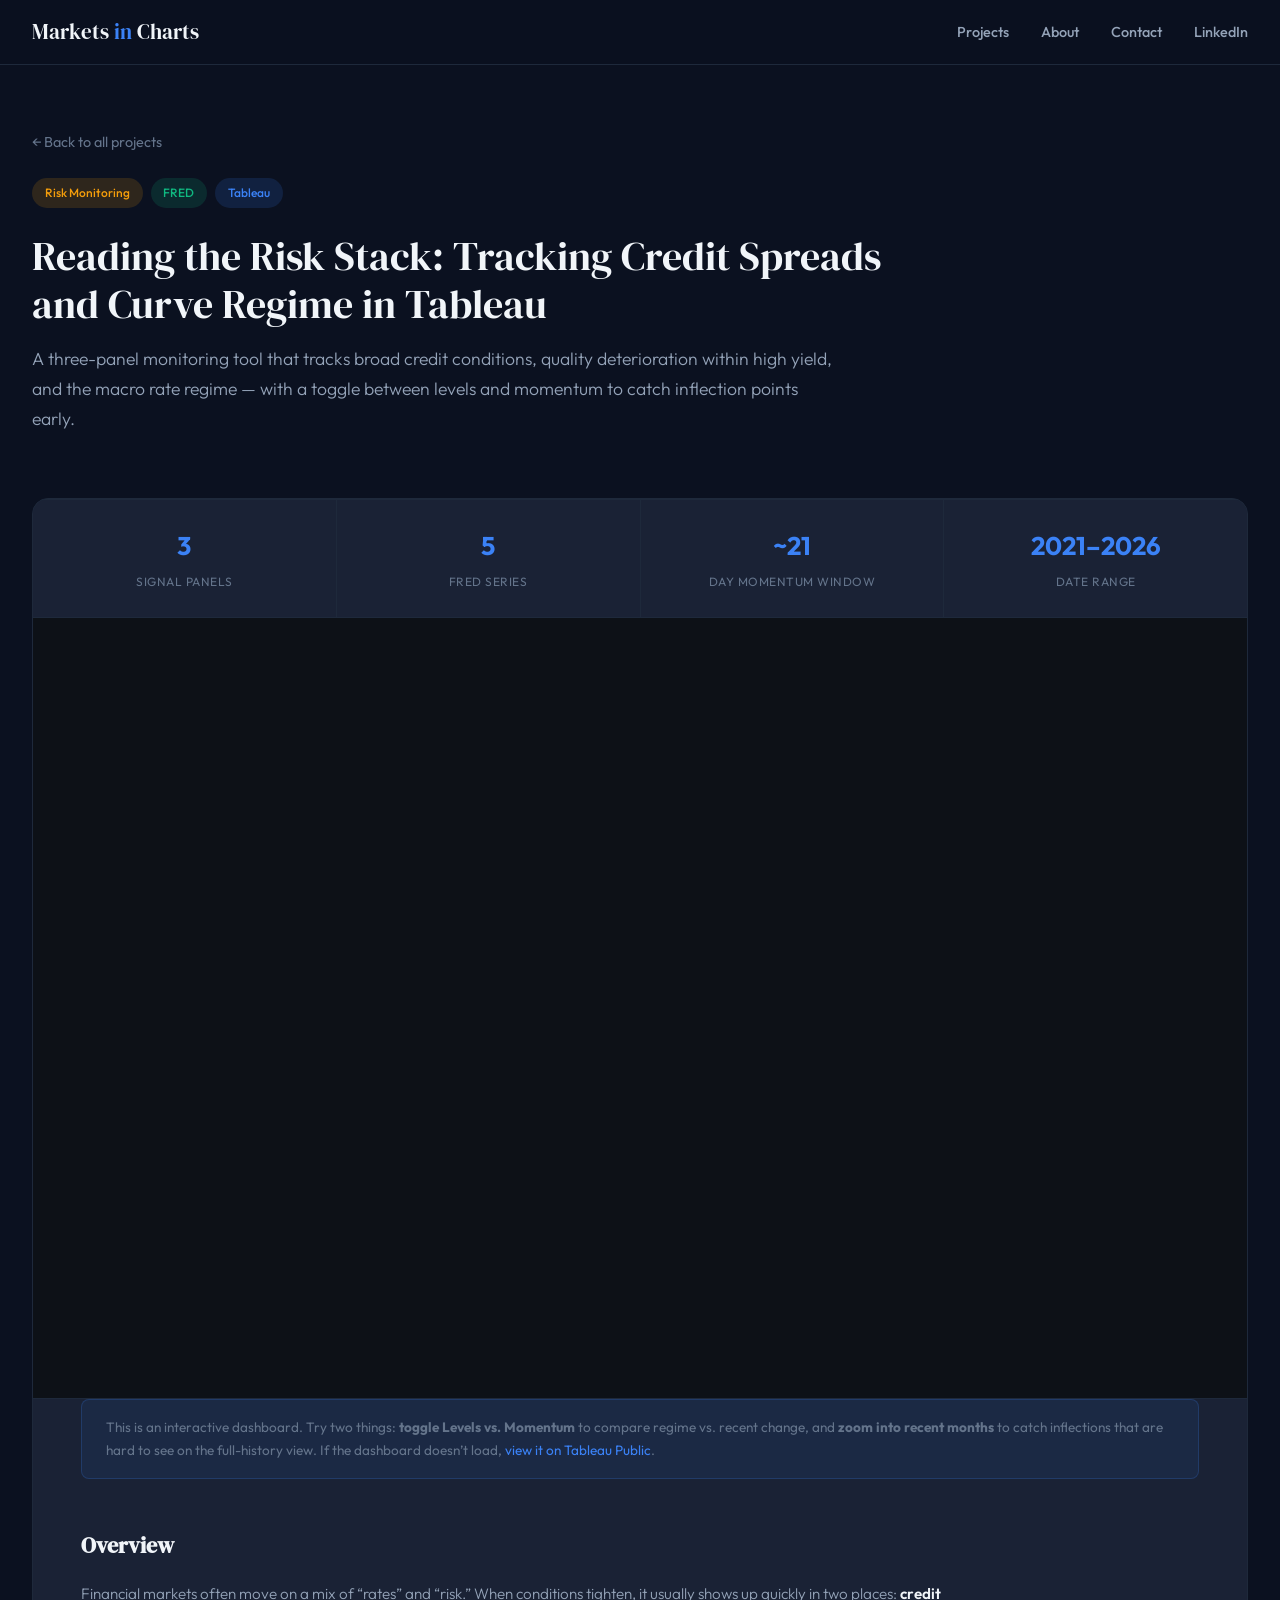
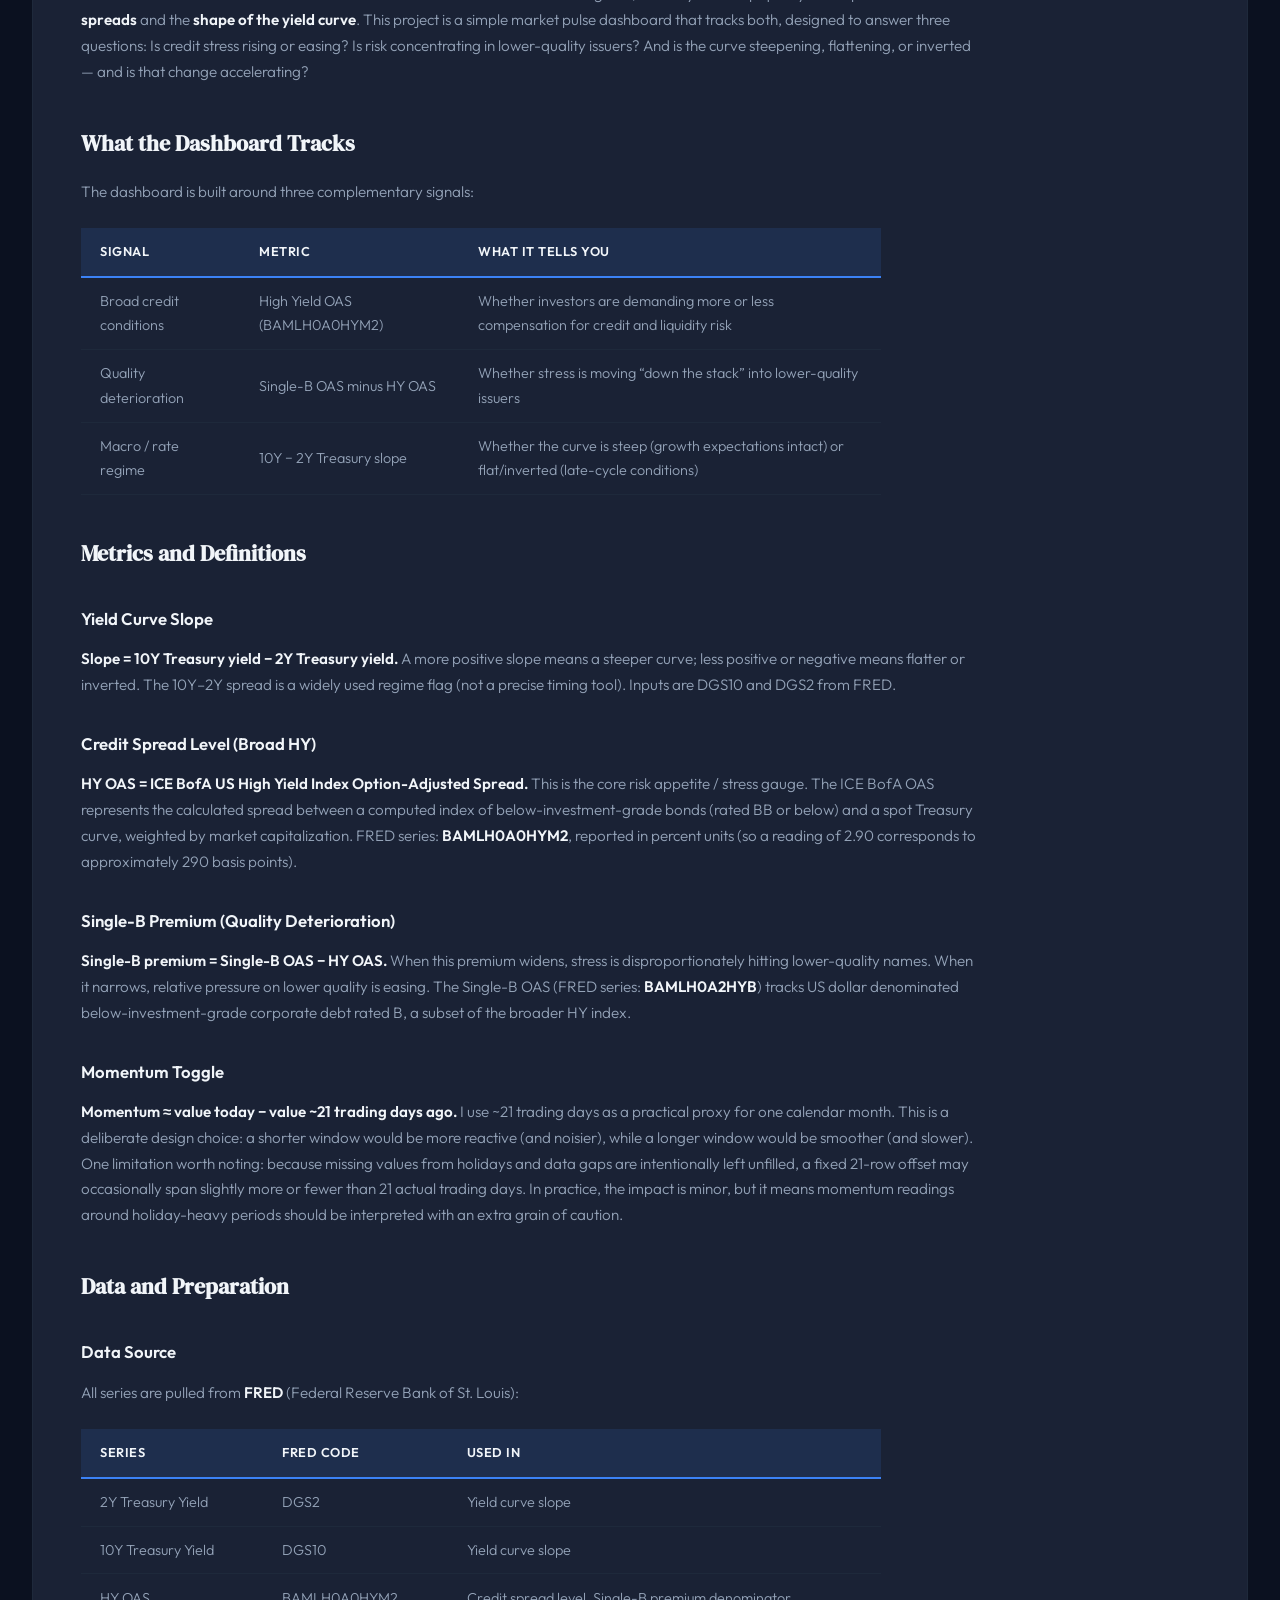
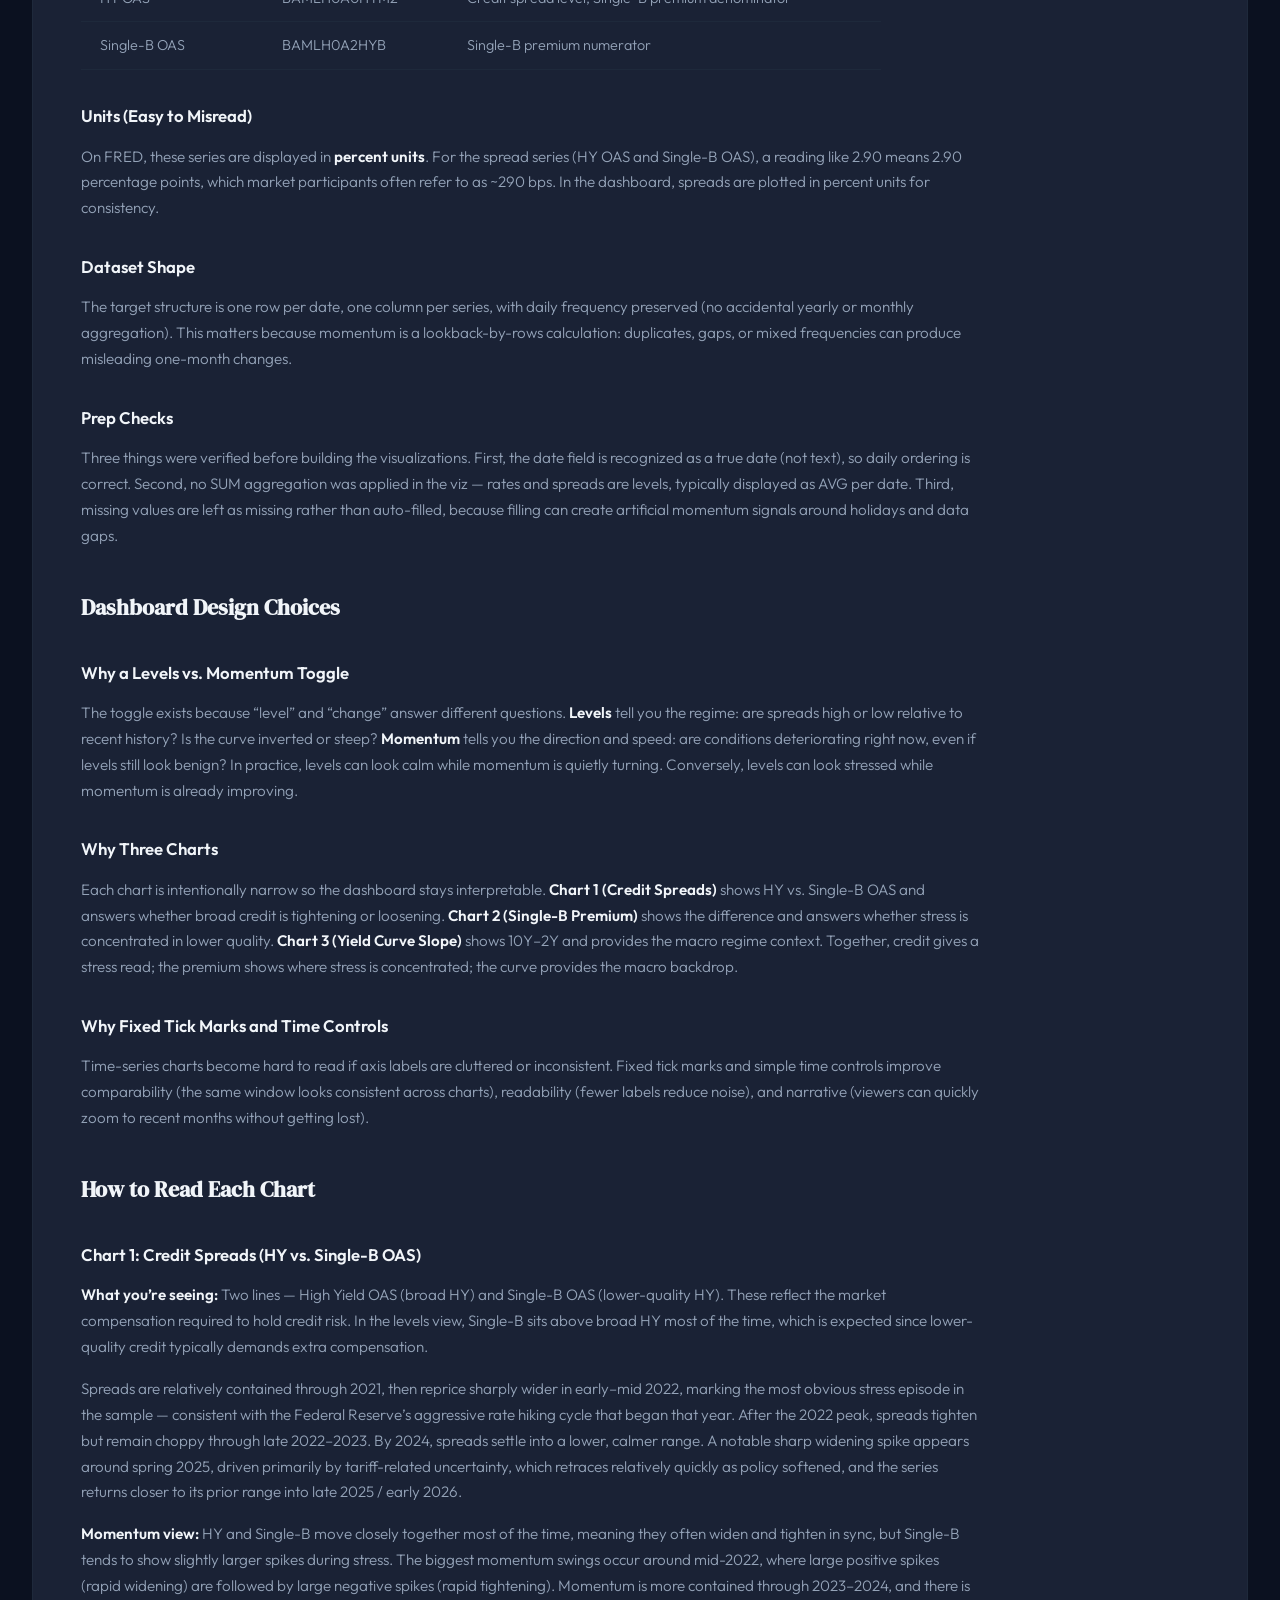
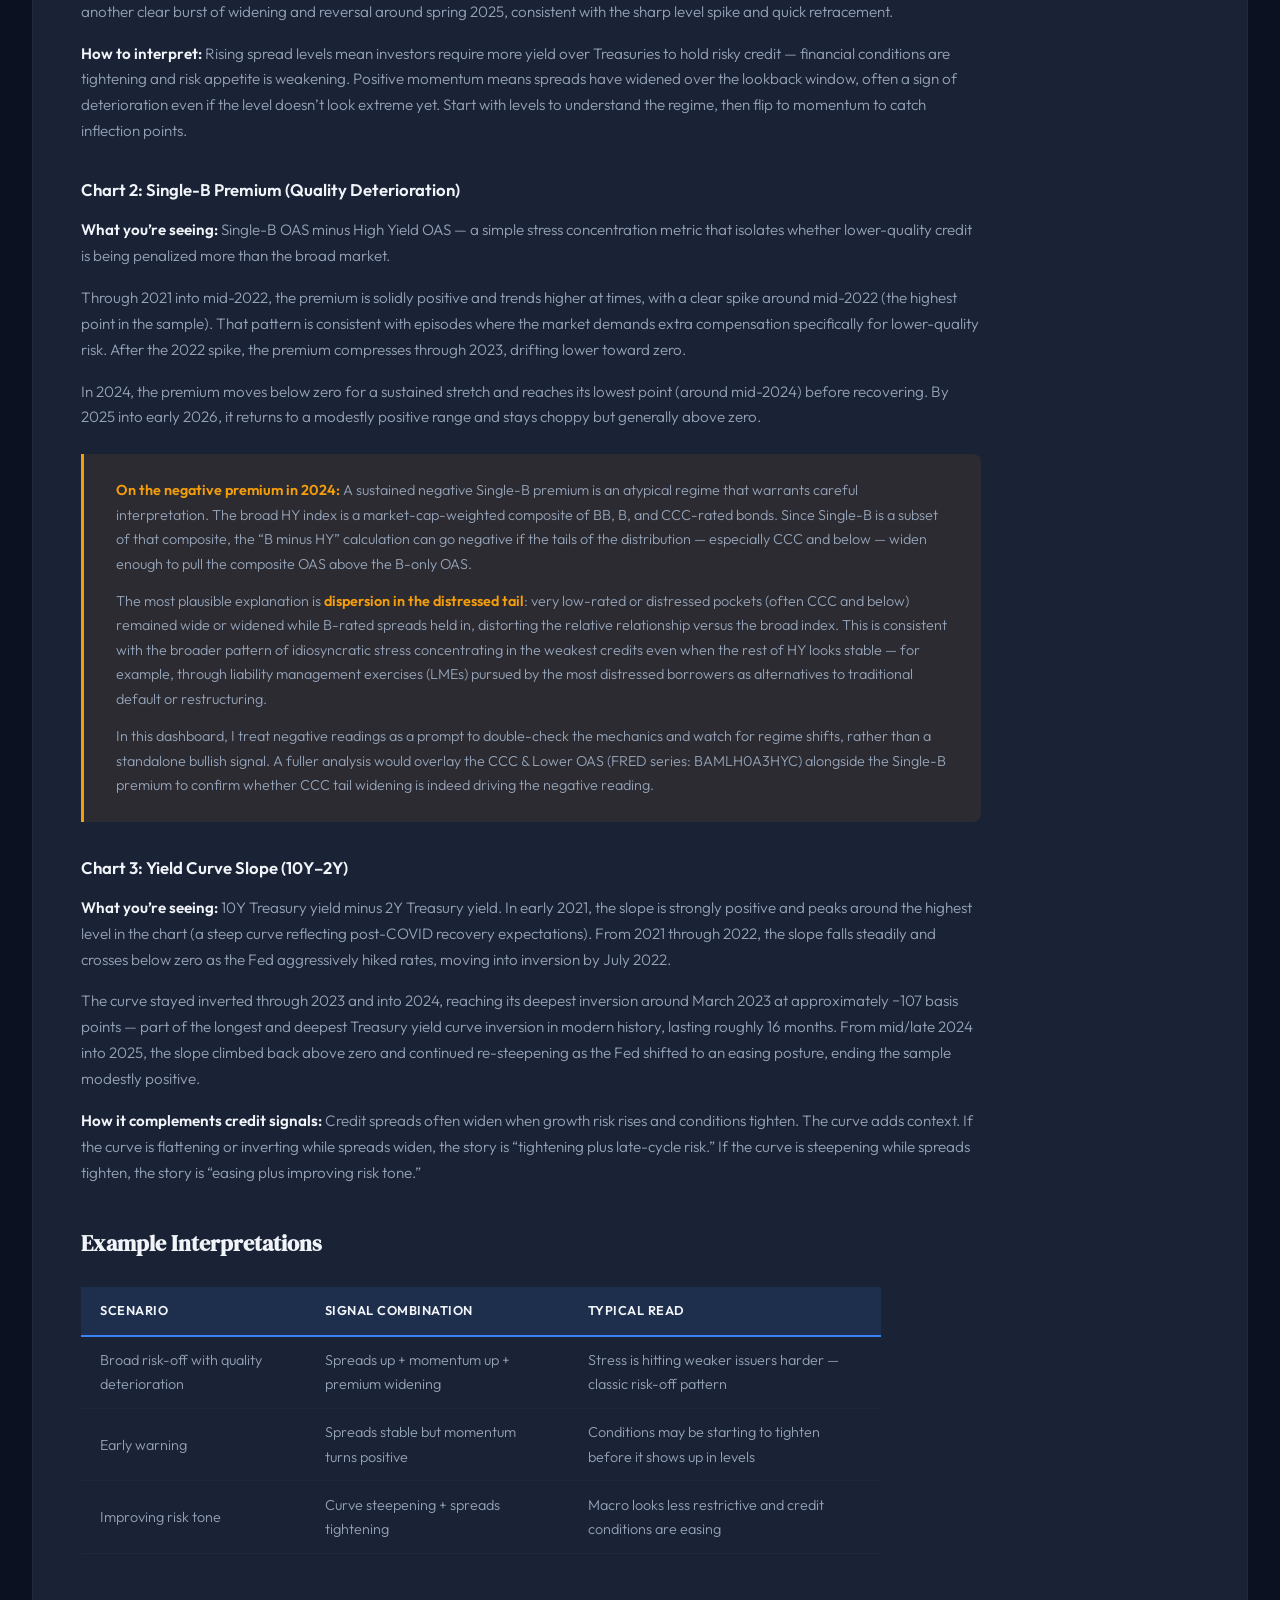
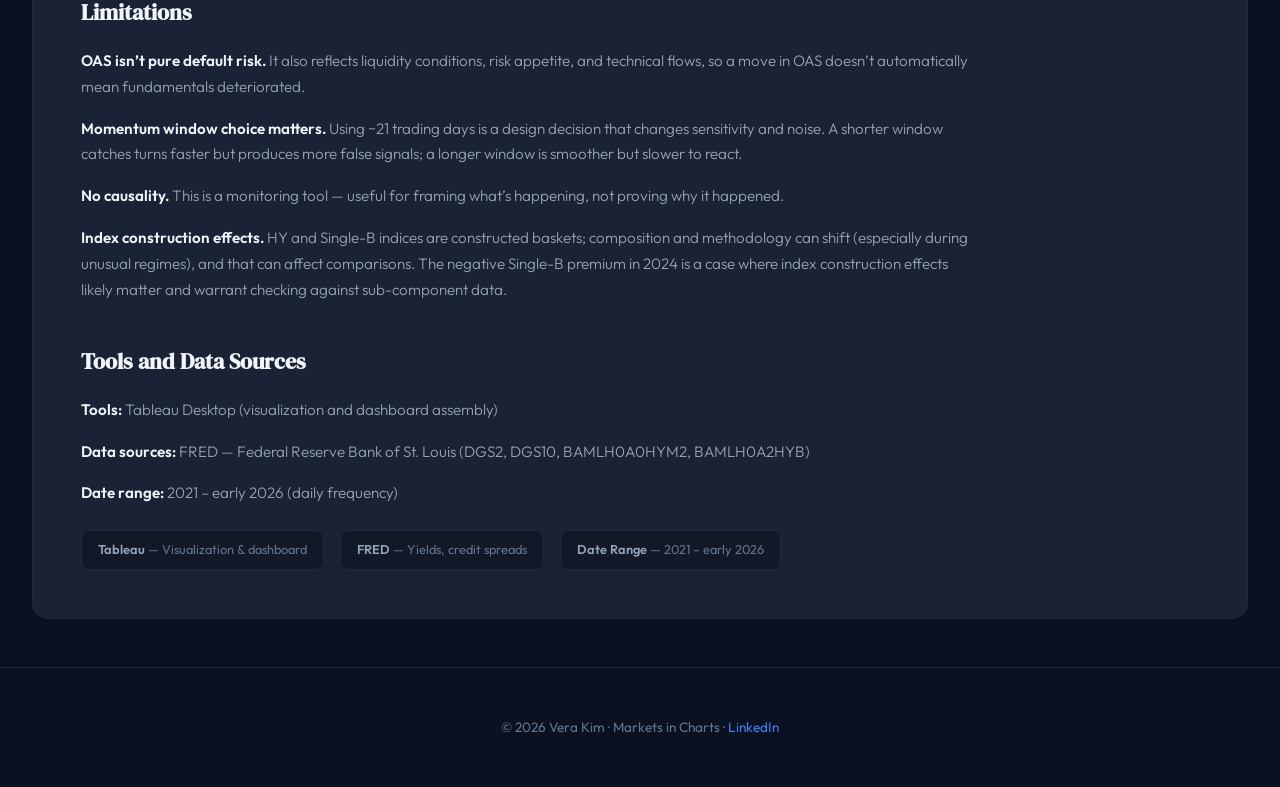
==== projects/reading-the-risk-stack.html @ ed30cc48 "Create reading-the-risk-stack.html" ====
<!DOCTYPE html>
<html lang="en">
<head>
    <meta charset="UTF-8">
    <meta name="viewport" content="width=device-width, initial-scale=1.0">
    <title>Reading the Risk Stack | Markets in Charts</title>
    <link href="https://fonts.googleapis.com/css2?family=DM+Serif+Display&family=Outfit:wght@300;400;500;600;700&display=swap" rel="stylesheet">
    <link rel="stylesheet" href="/css/style.css">
</head>
<body>

<nav><div class="nav-inner">
    <a href="/" class="nav-logo">Markets <span>in</span> Charts</a>
    <ul class="nav-links">
        <li><a href="/#projects">Projects</a></li>
        <li><a href="/#about">About</a></li>
        <li><a href="mailto:verasookim@gmail.com">Contact</a></li>
        <li><a href="https://www.linkedin.com/in/vera-sookyung-kim/" target="_blank">LinkedIn</a></li>
    </ul>
</div></nav>

<div class="project-page-header">
    <a href="/" class="back-link">&#8592; Back to all projects</a>
    <div class="project-tags" style="margin-bottom: 1.5rem;">
        <span class="tag tag-risk">Risk Monitoring</span>
        <span class="tag tag-excel">FRED</span>
        <span class="tag tag-tableau">Tableau</span>
    </div>
    <h1>Reading the Risk Stack: Tracking Credit Spreads and Curve Regime in Tableau</h1>
    <p class="project-page-subtitle">A three-panel monitoring tool that tracks broad credit conditions, quality deterioration within high yield, and the macro rate regime &mdash; with a toggle between levels and momentum to catch inflection points early.</p>
</div>

<article class="project-card">

    <div class="metrics-bar">
        <div class="metric"><div class="metric-value neutral">3</div><div class="metric-label">Signal Panels</div></div>
        <div class="metric"><div class="metric-value neutral">5</div><div class="metric-label">FRED Series</div></div>
        <div class="metric"><div class="metric-value neutral">~21</div><div class="metric-label">Day Momentum Window</div></div>
        <div class="metric"><div class="metric-value neutral">2021&ndash;2026</div><div class="metric-label">Date Range</div></div>
    </div>

    <div class="tableau-wrapper">
        <iframe src="https://public.tableau.com/app/profile/vera.kim4069/viz/Project1_17688550386980/Dashboard1?:embed=y&:display_count=yes&:showVizHome=no&:toolbar=yes" allowfullscreen></iframe>
    </div>

    <div class="embed-note">
        This is an interactive dashboard. Try two things: <strong>toggle Levels vs. Momentum</strong> to compare regime vs. recent change, and <strong>zoom into recent months</strong> to catch inflections that are hard to see on the full-history view. If the dashboard doesn&rsquo;t load, <a href="https://public.tableau.com/views/MarketPulseDashboard/MarketPulseDashboard" target="_blank">view it on Tableau Public</a>.
    </div>

    <div class="writeup">

        <h3>Overview</h3>
        <p>Financial markets often move on a mix of &ldquo;rates&rdquo; and &ldquo;risk.&rdquo; When conditions tighten, it usually shows up quickly in two places: <strong>credit spreads</strong> and the <strong>shape of the yield curve</strong>. This project is a simple market pulse dashboard that tracks both, designed to answer three questions: Is credit stress rising or easing? Is risk concentrating in lower-quality issuers? And is the curve steepening, flattening, or inverted &mdash; and is that change accelerating?</p>

        <h3>What the Dashboard Tracks</h3>
        <p>The dashboard is built around three complementary signals:</p>
        <table class="data-table">
            <thead><tr><th>Signal</th><th>Metric</th><th>What It Tells You</th></tr></thead>
            <tbody>
                <tr><td>Broad credit conditions</td><td>High Yield OAS (BAMLH0A0HYM2)</td><td>Whether investors are demanding more or less compensation for credit and liquidity risk</td></tr>
                <tr><td>Quality deterioration</td><td>Single-B OAS minus HY OAS</td><td>Whether stress is moving &ldquo;down the stack&rdquo; into lower-quality issuers</td></tr>
                <tr><td>Macro / rate regime</td><td>10Y &minus; 2Y Treasury slope</td><td>Whether the curve is steep (growth expectations intact) or flat/inverted (late-cycle conditions)</td></tr>
            </tbody>
        </table>

        <h3>Metrics and Definitions</h3>

        <h4>Yield Curve Slope</h4>
        <p><strong>Slope = 10Y Treasury yield &minus; 2Y Treasury yield.</strong> A more positive slope means a steeper curve; less positive or negative means flatter or inverted. The 10Y&ndash;2Y spread is a widely used regime flag (not a precise timing tool). Inputs are DGS10 and DGS2 from FRED.</p>

        <h4>Credit Spread Level (Broad HY)</h4>
        <p><strong>HY OAS = ICE BofA US High Yield Index Option-Adjusted Spread.</strong> This is the core risk appetite / stress gauge. The ICE BofA OAS represents the calculated spread between a computed index of below-investment-grade bonds (rated BB or below) and a spot Treasury curve, weighted by market capitalization. FRED series: <strong>BAMLH0A0HYM2</strong>, reported in percent units (so a reading of 2.90 corresponds to approximately 290 basis points).</p>

        <h4>Single-B Premium (Quality Deterioration)</h4>
        <p><strong>Single-B premium = Single-B OAS &minus; HY OAS.</strong> When this premium widens, stress is disproportionately hitting lower-quality names. When it narrows, relative pressure on lower quality is easing. The Single-B OAS (FRED series: <strong>BAMLH0A2HYB</strong>) tracks US dollar denominated below-investment-grade corporate debt rated B, a subset of the broader HY index.</p>

        <h4>Momentum Toggle</h4>
        <p><strong>Momentum &asymp; value today &minus; value ~21 trading days ago.</strong> I use ~21 trading days as a practical proxy for one calendar month. This is a deliberate design choice: a shorter window would be more reactive (and noisier), while a longer window would be smoother (and slower). One limitation worth noting: because missing values from holidays and data gaps are intentionally left unfilled, a fixed 21-row offset may occasionally span slightly more or fewer than 21 actual trading days. In practice, the impact is minor, but it means momentum readings around holiday-heavy periods should be interpreted with an extra grain of caution.</p>

        <h3>Data and Preparation</h3>

        <h4>Data Source</h4>
        <p>All series are pulled from <strong>FRED</strong> (Federal Reserve Bank of St. Louis):</p>
        <table class="data-table">
            <thead><tr><th>Series</th><th>FRED Code</th><th>Used In</th></tr></thead>
            <tbody>
                <tr><td>2Y Treasury Yield</td><td>DGS2</td><td>Yield curve slope</td></tr>
                <tr><td>10Y Treasury Yield</td><td>DGS10</td><td>Yield curve slope</td></tr>
                <tr><td>HY OAS</td><td>BAMLH0A0HYM2</td><td>Credit spread level, Single-B premium denominator</td></tr>
                <tr><td>Single-B OAS</td><td>BAMLH0A2HYB</td><td>Single-B premium numerator</td></tr>
            </tbody>
        </table>

        <h4>Units (Easy to Misread)</h4>
        <p>On FRED, these series are displayed in <strong>percent units</strong>. For the spread series (HY OAS and Single-B OAS), a reading like 2.90 means 2.90 percentage points, which market participants often refer to as ~290 bps. In the dashboard, spreads are plotted in percent units for consistency.</p>

        <h4>Dataset Shape</h4>
        <p>The target structure is one row per date, one column per series, with daily frequency preserved (no accidental yearly or monthly aggregation). This matters because momentum is a lookback-by-rows calculation: duplicates, gaps, or mixed frequencies can produce misleading one-month changes.</p>

        <h4>Prep Checks</h4>
        <p>Three things were verified before building the visualizations. First, the date field is recognized as a true date (not text), so daily ordering is correct. Second, no SUM aggregation was applied in the viz &mdash; rates and spreads are levels, typically displayed as AVG per date. Third, missing values are left as missing rather than auto-filled, because filling can create artificial momentum signals around holidays and data gaps.</p>

        <h3>Dashboard Design Choices</h3>

        <h4>Why a Levels vs. Momentum Toggle</h4>
        <p>The toggle exists because &ldquo;level&rdquo; and &ldquo;change&rdquo; answer different questions. <strong>Levels</strong> tell you the regime: are spreads high or low relative to recent history? Is the curve inverted or steep? <strong>Momentum</strong> tells you the direction and speed: are conditions deteriorating right now, even if levels still look benign? In practice, levels can look calm while momentum is quietly turning. Conversely, levels can look stressed while momentum is already improving.</p>

        <h4>Why Three Charts</h4>
        <p>Each chart is intentionally narrow so the dashboard stays interpretable. <strong>Chart 1 (Credit Spreads)</strong> shows HY vs. Single-B OAS and answers whether broad credit is tightening or loosening. <strong>Chart 2 (Single-B Premium)</strong> shows the difference and answers whether stress is concentrated in lower quality. <strong>Chart 3 (Yield Curve Slope)</strong> shows 10Y&ndash;2Y and provides the macro regime context. Together, credit gives a stress read; the premium shows where stress is concentrated; the curve provides the macro backdrop.</p>

        <h4>Why Fixed Tick Marks and Time Controls</h4>
        <p>Time-series charts become hard to read if axis labels are cluttered or inconsistent. Fixed tick marks and simple time controls improve comparability (the same window looks consistent across charts), readability (fewer labels reduce noise), and narrative (viewers can quickly zoom to recent months without getting lost).</p>

        <h3>How to Read Each Chart</h3>

        <h4>Chart 1: Credit Spreads (HY vs. Single-B OAS)</h4>
        <p><strong>What you&rsquo;re seeing:</strong> Two lines &mdash; High Yield OAS (broad HY) and Single-B OAS (lower-quality HY). These reflect the market compensation required to hold credit risk. In the levels view, Single-B sits above broad HY most of the time, which is expected since lower-quality credit typically demands extra compensation.</p>
        <p>Spreads are relatively contained through 2021, then reprice sharply wider in early&ndash;mid 2022, marking the most obvious stress episode in the sample &mdash; consistent with the Federal Reserve&rsquo;s aggressive rate hiking cycle that began that year. After the 2022 peak, spreads tighten but remain choppy through late 2022&ndash;2023. By 2024, spreads settle into a lower, calmer range. A notable sharp widening spike appears around spring 2025, driven primarily by tariff-related uncertainty, which retraces relatively quickly as policy softened, and the series returns closer to its prior range into late 2025 / early 2026.</p>
        <p><strong>Momentum view:</strong> HY and Single-B move closely together most of the time, meaning they often widen and tighten in sync, but Single-B tends to show slightly larger spikes during stress. The biggest momentum swings occur around mid-2022, where large positive spikes (rapid widening) are followed by large negative spikes (rapid tightening). Momentum is more contained through 2023&ndash;2024, and there is another clear burst of widening and reversal around spring 2025, consistent with the sharp level spike and quick retracement.</p>
        <p><strong>How to interpret:</strong> Rising spread levels mean investors require more yield over Treasuries to hold risky credit &mdash; financial conditions are tightening and risk appetite is weakening. Positive momentum means spreads have widened over the lookback window, often a sign of deterioration even if the level doesn&rsquo;t look extreme yet. Start with levels to understand the regime, then flip to momentum to catch inflection points.</p>

        <h4>Chart 2: Single-B Premium (Quality Deterioration)</h4>
        <p><strong>What you&rsquo;re seeing:</strong> Single-B OAS minus High Yield OAS &mdash; a simple stress concentration metric that isolates whether lower-quality credit is being penalized more than the broad market.</p>
        <p>Through 2021 into mid-2022, the premium is solidly positive and trends higher at times, with a clear spike around mid-2022 (the highest point in the sample). That pattern is consistent with episodes where the market demands extra compensation specifically for lower-quality risk. After the 2022 spike, the premium compresses through 2023, drifting lower toward zero.</p>
        <p>In 2024, the premium moves below zero for a sustained stretch and reaches its lowest point (around mid-2024) before recovering. By 2025 into early 2026, it returns to a modestly positive range and stays choppy but generally above zero.</p>

        <div class="callout">
            <p><strong>On the negative premium in 2024:</strong> A sustained negative Single-B premium is an atypical regime that warrants careful interpretation. The broad HY index is a market-cap-weighted composite of BB, B, and CCC-rated bonds. Since Single-B is a subset of that composite, the &ldquo;B minus HY&rdquo; calculation can go negative if the tails of the distribution &mdash; especially CCC and below &mdash; widen enough to pull the composite OAS above the B-only OAS.</p>
            <p>The most plausible explanation is <strong>dispersion in the distressed tail</strong>: very low-rated or distressed pockets (often CCC and below) remained wide or widened while B-rated spreads held in, distorting the relative relationship versus the broad index. This is consistent with the broader pattern of idiosyncratic stress concentrating in the weakest credits even when the rest of HY looks stable &mdash; for example, through liability management exercises (LMEs) pursued by the most distressed borrowers as alternatives to traditional default or restructuring.</p>
            <p>In this dashboard, I treat negative readings as a prompt to double-check the mechanics and watch for regime shifts, rather than a standalone bullish signal. A fuller analysis would overlay the CCC &amp; Lower OAS (FRED series: BAMLH0A3HYC) alongside the Single-B premium to confirm whether CCC tail widening is indeed driving the negative reading.</p>
        </div>

        <h4>Chart 3: Yield Curve Slope (10Y&ndash;2Y)</h4>
        <p><strong>What you&rsquo;re seeing:</strong> 10Y Treasury yield minus 2Y Treasury yield. In early 2021, the slope is strongly positive and peaks around the highest level in the chart (a steep curve reflecting post-COVID recovery expectations). From 2021 through 2022, the slope falls steadily and crosses below zero as the Fed aggressively hiked rates, moving into inversion by July 2022.</p>
        <p>The curve stayed inverted through 2023 and into 2024, reaching its deepest inversion around March 2023 at approximately &minus;107 basis points &mdash; part of the longest and deepest Treasury yield curve inversion in modern history, lasting roughly 16 months. From mid/late 2024 into 2025, the slope climbed back above zero and continued re-steepening as the Fed shifted to an easing posture, ending the sample modestly positive.</p>
        <p><strong>How it complements credit signals:</strong> Credit spreads often widen when growth risk rises and conditions tighten. The curve adds context. If the curve is flattening or inverting while spreads widen, the story is &ldquo;tightening plus late-cycle risk.&rdquo; If the curve is steepening while spreads tighten, the story is &ldquo;easing plus improving risk tone.&rdquo;</p>

        <h3>Example Interpretations</h3>
        <table class="data-table">
            <thead><tr><th>Scenario</th><th>Signal Combination</th><th>Typical Read</th></tr></thead>
            <tbody>
                <tr><td>Broad risk-off with quality deterioration</td><td>Spreads up + momentum up + premium widening</td><td>Stress is hitting weaker issuers harder &mdash; classic risk-off pattern</td></tr>
                <tr><td>Early warning</td><td>Spreads stable but momentum turns positive</td><td>Conditions may be starting to tighten before it shows up in levels</td></tr>
                <tr><td>Improving risk tone</td><td>Curve steepening + spreads tightening</td><td>Macro looks less restrictive and credit conditions are easing</td></tr>
            </tbody>
        </table>

        <h3>Limitations</h3>
        <p><strong>OAS isn&rsquo;t pure default risk.</strong> It also reflects liquidity conditions, risk appetite, and technical flows, so a move in OAS doesn&rsquo;t automatically mean fundamentals deteriorated.</p>
        <p><strong>Momentum window choice matters.</strong> Using ~21 trading days is a design decision that changes sensitivity and noise. A shorter window catches turns faster but produces more false signals; a longer window is smoother but slower to react.</p>
        <p><strong>No causality.</strong> This is a monitoring tool &mdash; useful for framing what&rsquo;s happening, not proving why it happened.</p>
        <p><strong>Index construction effects.</strong> HY and Single-B indices are constructed baskets; composition and methodology can shift (especially during unusual regimes), and that can affect comparisons. The negative Single-B premium in 2024 is a case where index construction effects likely matter and warrant checking against sub-component data.</p>

        <h3>Tools and Data Sources</h3>
        <p><strong>Tools:</strong> Tableau Desktop (visualization and dashboard assembly)</p>
        <p><strong>Data sources:</strong> FRED &mdash; Federal Reserve Bank of St. Louis (DGS2, DGS10, BAMLH0A0HYM2, BAMLH0A2HYB)</p>
        <p><strong>Date range:</strong> 2021 &ndash; early 2026 (daily frequency)</p>
        <div class="sources">
            <div class="source-chip"><strong>Tableau</strong> &mdash; Visualization &amp; dashboard</div>
            <div class="source-chip"><strong>FRED</strong> &mdash; Yields, credit spreads</div>
            <div class="source-chip"><strong>Date Range</strong> &mdash; 2021 &ndash; early 2026</div>
        </div>
    </div>
</article>

<footer><p>&copy; 2026 Vera Kim &middot; Markets in Charts &middot; <a href="https://www.linkedin.com/in/vera-sookyung-kim/" target="_blank">LinkedIn</a></p></footer>

</body>
</html>
---- css/style.css ----
:root {
    --bg-primary: #0B1120;
    --bg-secondary: #111827;
    --bg-card: #1A2235;
    --accent: #3B82F6;
    --accent-warm: #F59E0B;
    --accent-red: #EF4444;
    --accent-green: #10B981;
    --text-primary: #F1F5F9;
    --text-secondary: #94A3B8;
    --text-muted: #64748B;
    --border: #1E293B;
}
* { margin: 0; padding: 0; box-sizing: border-box; }
body { font-family: 'Outfit', sans-serif; background: var(--bg-primary); color: var(--text-primary); line-height: 1.7; -webkit-font-smoothing: antialiased; }

/* ── NAVIGATION ── */
nav { position: fixed; top: 0; width: 100%; z-index: 100; background: rgba(11,17,32,0.85); backdrop-filter: blur(20px); border-bottom: 1px solid var(--border); padding: 0 2rem; }
.nav-inner { max-width: 1400px; margin: 0 auto; display: flex; justify-content: space-between; align-items: center; height: 64px; }
.nav-logo { font-family: 'DM Serif Display', serif; font-size: 1.3rem; color: var(--text-primary); text-decoration: none; }
.nav-logo span { color: var(--accent); }
.nav-links { display: flex; gap: 2rem; list-style: none; }
.nav-links a { color: var(--text-secondary); text-decoration: none; font-size: 0.9rem; font-weight: 500; transition: color 0.2s; }
.nav-links a:hover { color: var(--text-primary); }

/* ── HERO ── */
.hero { padding: 10rem 2rem 4rem; max-width: 1400px; margin: 0 auto; position: relative; }
.hero::before { content: ''; position: absolute; top: 80px; right: -200px; width: 600px; height: 600px; background: radial-gradient(circle, rgba(59,130,246,0.08) 0%, transparent 70%); pointer-events: none; }
.hero-eyebrow { font-size: 0.8rem; font-weight: 600; letter-spacing: 3px; text-transform: uppercase; color: var(--accent); margin-bottom: 1.2rem; }
.hero h1 { font-family: 'DM Serif Display', serif; font-size: 3.5rem; font-weight: 400; line-height: 1.15; margin-bottom: 1.5rem; max-width: 700px; }
.hero h1 em { font-style: normal; background: linear-gradient(135deg, var(--accent), #818CF8); -webkit-background-clip: text; -webkit-text-fill-color: transparent; }
.hero-subtitle { font-size: 1.15rem; color: var(--text-secondary); max-width: 600px; margin-bottom: 2rem; font-weight: 300; }
.hero-meta { display: flex; gap: 2rem; flex-wrap: wrap; }
.hero-meta a { color: var(--text-muted); text-decoration: none; font-size: 0.9rem; transition: color 0.2s; }
.hero-meta a:hover { color: var(--accent); }

/* ── SECTIONS ── */
section { padding: 4rem 2rem; }
.container { max-width: 1400px; margin: 0 auto; }
.section-label { font-size: 0.75rem; font-weight: 600; letter-spacing: 3px; text-transform: uppercase; color: var(--accent-warm); margin-bottom: 0.8rem; }
.section-title { font-family: 'DM Serif Display', serif; font-size: 2.2rem; margin-bottom: 1rem; }
.section-desc { color: var(--text-secondary); max-width: 700px; margin-bottom: 3rem; font-weight: 300; }

/* ── PROJECT CARDS (index page) ── */
.project-grid { display: grid; grid-template-columns: 1fr; gap: 2rem; }
.preview-card { background: var(--bg-card); border: 1px solid var(--border); border-radius: 16px; overflow: hidden; transition: border-color 0.3s, transform 0.2s; text-decoration: none; color: inherit; display: block; }
.preview-card:hover { border-color: rgba(59,130,246,0.3); transform: translateY(-4px); }
.preview-card-inner { padding: 2.5rem 3rem; }
.preview-card-top { display: flex; justify-content: space-between; align-items: flex-start; flex-wrap: wrap; gap: 1rem; margin-bottom: 1rem; }
.preview-card h3 { font-family: 'DM Serif Display', serif; font-size: 1.5rem; font-weight: 400; }
.preview-card p { color: var(--text-secondary); font-weight: 300; font-size: 0.95rem; margin-bottom: 1.5rem; }
.preview-metrics { display: flex; gap: 2rem; flex-wrap: wrap; }
.preview-metric-value { font-size: 1.3rem; font-weight: 700; }
.preview-metric-label { font-size: 0.7rem; color: var(--text-muted); text-transform: uppercase; letter-spacing: 0.5px; }
.preview-cta { display: inline-flex; align-items: center; gap: 0.4rem; color: var(--accent); font-size: 0.9rem; font-weight: 500; margin-top: 1.5rem; }

/* ── TAGS ── */
.project-tags { display: flex; gap: 0.5rem; flex-wrap: wrap; }
.tag { padding: 0.3rem 0.8rem; border-radius: 20px; font-size: 0.75rem; font-weight: 500; }
.tag-excel { background: rgba(16,185,129,0.15); color: var(--accent-green); }
.tag-tableau { background: rgba(59,130,246,0.15); color: var(--accent); }
.tag-risk { background: rgba(245,158,11,0.15); color: var(--accent-warm); }

/* ── PROJECT PAGE ── */
.project-page-header { padding: 8rem 2rem 2rem; max-width: 1400px; margin: 0 auto; }
.project-page-header h1 { font-family: 'DM Serif Display', serif; font-size: 2.5rem; font-weight: 400; line-height: 1.2; margin-bottom: 1rem; max-width: 900px; }
.project-page-subtitle { color: var(--text-secondary); font-weight: 300; font-size: 1.1rem; max-width: 800px; margin-bottom: 2rem; }
.back-link { display: inline-flex; align-items: center; gap: 0.4rem; color: var(--text-muted); text-decoration: none; font-size: 0.9rem; margin-bottom: 1.5rem; transition: color 0.2s; }
.back-link:hover { color: var(--accent); }

.project-card { background: var(--bg-card); border: 1px solid var(--border); border-radius: 16px; overflow: hidden; margin: 0 2rem 3rem; max-width: 1400px; }
@media (min-width: 1440px) { .project-card { margin: 0 auto 3rem; } }

/* ── METRICS BAR ── */
.metrics-bar { display: grid; grid-template-columns: repeat(auto-fit, minmax(160px, 1fr)); gap: 1px; background: var(--border); border-top: 1px solid var(--border); }
.metric { background: var(--bg-card); padding: 1.5rem 1.8rem; text-align: center; }
.metric-value { font-size: 1.6rem; font-weight: 700; }
.metric-value.up { color: var(--accent-green); }
.metric-value.down { color: var(--accent-red); }
.metric-value.neutral { color: var(--accent); }
.metric-label { font-size: 0.75rem; color: var(--text-muted); margin-top: 0.3rem; letter-spacing: 0.5px; text-transform: uppercase; }

/* ── TABLEAU EMBED ── */
.tableau-wrapper { width: 100%; background: #0D1117; border-top: 1px solid var(--border); border-bottom: 1px solid var(--border); }
.tableau-wrapper iframe { width: 100%; height: 780px; border: none; display: block; }

/* ── EMBED NOTE ── */
.embed-note { background: rgba(59,130,246,0.08); border: 1px solid rgba(59,130,246,0.2); border-radius: 8px; padding: 1rem 1.5rem; margin: 0 3rem; font-size: 0.85rem; color: var(--text-muted); }
.embed-note a { color: var(--accent); text-decoration: none; }
.embed-note a:hover { text-decoration: underline; }

/* ── WRITEUP ── */
.writeup { padding: 3rem; }
.writeup h3 { font-family: 'DM Serif Display', serif; font-size: 1.4rem; margin: 2.5rem 0 1rem; color: var(--text-primary); }
.writeup h3:first-child { margin-top: 0; }
.writeup h4 { font-size: 1.05rem; font-weight: 600; margin: 2rem 0 0.8rem; color: var(--text-primary); }
.writeup p { color: var(--text-secondary); margin-bottom: 1rem; max-width: 900px; font-weight: 300; font-size: 0.95rem; }
.writeup strong { color: var(--text-primary); font-weight: 600; }
.writeup ul { list-style: none; padding: 0; margin: 1rem 0 1.5rem; max-width: 900px; }
.writeup ul li { color: var(--text-secondary); font-weight: 300; font-size: 0.95rem; padding: 0.6rem 0 0.6rem 1.5rem; position: relative; border-bottom: 1px solid var(--border); }
.writeup ul li:last-child { border-bottom: none; }
.writeup ul li::before { content: ''; position: absolute; left: 0; top: 50%; transform: translateY(-50%); width: 6px; height: 6px; border-radius: 50%; background: var(--accent); }

/* ── DATA TABLE ── */
.data-table { width: 100%; max-width: 800px; border-collapse: collapse; margin: 1.5rem 0 2rem; font-size: 0.9rem; }
.data-table thead th { background: rgba(59,130,246,0.12); color: var(--text-primary); font-weight: 600; text-align: left; padding: 0.8rem 1.2rem; border-bottom: 2px solid var(--accent); font-size: 0.8rem; letter-spacing: 0.5px; text-transform: uppercase; }
.data-table tbody td { padding: 0.7rem 1.2rem; border-bottom: 1px solid var(--border); color: var(--text-secondary); font-weight: 300; }
.data-table tbody tr:hover { background: rgba(59,130,246,0.04); }
.data-table .val-up { color: var(--accent-green); font-weight: 600; }
.data-table .val-down { color: var(--accent-red); font-weight: 600; }

/* ── CALLOUT ── */
.callout { background: rgba(245,158,11,0.08); border-left: 3px solid var(--accent-warm); padding: 1.5rem 2rem; border-radius: 0 8px 8px 0; margin: 1.5rem 0 2rem; max-width: 900px; }
.callout p { color: var(--text-secondary); margin: 0 0 0.8rem; font-size: 0.9rem; }
.callout p:last-child { margin-bottom: 0; }
.callout strong { color: var(--accent-warm); }

/* ── SOURCES ── */
.sources { display: flex; gap: 1rem; flex-wrap: wrap; margin-top: 1.5rem; }
.source-chip { background: var(--bg-secondary); border: 1px solid var(--border); padding: 0.5rem 1rem; border-radius: 8px; font-size: 0.8rem; color: var(--text-muted); }
.source-chip strong { color: var(--text-secondary); }

/* ── FOOTER ── */
footer { padding: 3rem 2rem; border-top: 1px solid var(--border); text-align: center; }
footer p { color: var(--text-muted); font-size: 0.85rem; }
footer a { color: var(--accent); text-decoration: none; }

/* ── RESPONSIVE ── */
@media (max-width: 768px) {
    .hero h1 { font-size: 2.2rem; }
    .hero { padding: 8rem 1.5rem 3rem; }
    .project-page-header { padding: 7rem 1.5rem 1.5rem; }
    .project-page-header h1 { font-size: 1.8rem; }
    .project-card { margin: 0 1rem 2rem; }
    .preview-card-inner { padding: 1.5rem; }
    .writeup { padding: 1.5rem; }
    .embed-note { margin: 0 1.5rem; }
    .tableau-wrapper iframe { height: 500px; }
    .nav-links { gap: 1rem; }
    .preview-metrics { gap: 1.2rem; }
}

/* ── ANIMATIONS ── */
.fade-in { opacity: 0; transform: translateY(20px); animation: fadeIn 0.6s ease forwards; }
.fade-in-d1 { animation-delay: 0.1s; }
.fade-in-d2 { animation-delay: 0.2s; }
@keyframes fadeIn { to { opacity: 1; transform: translateY(0); } }
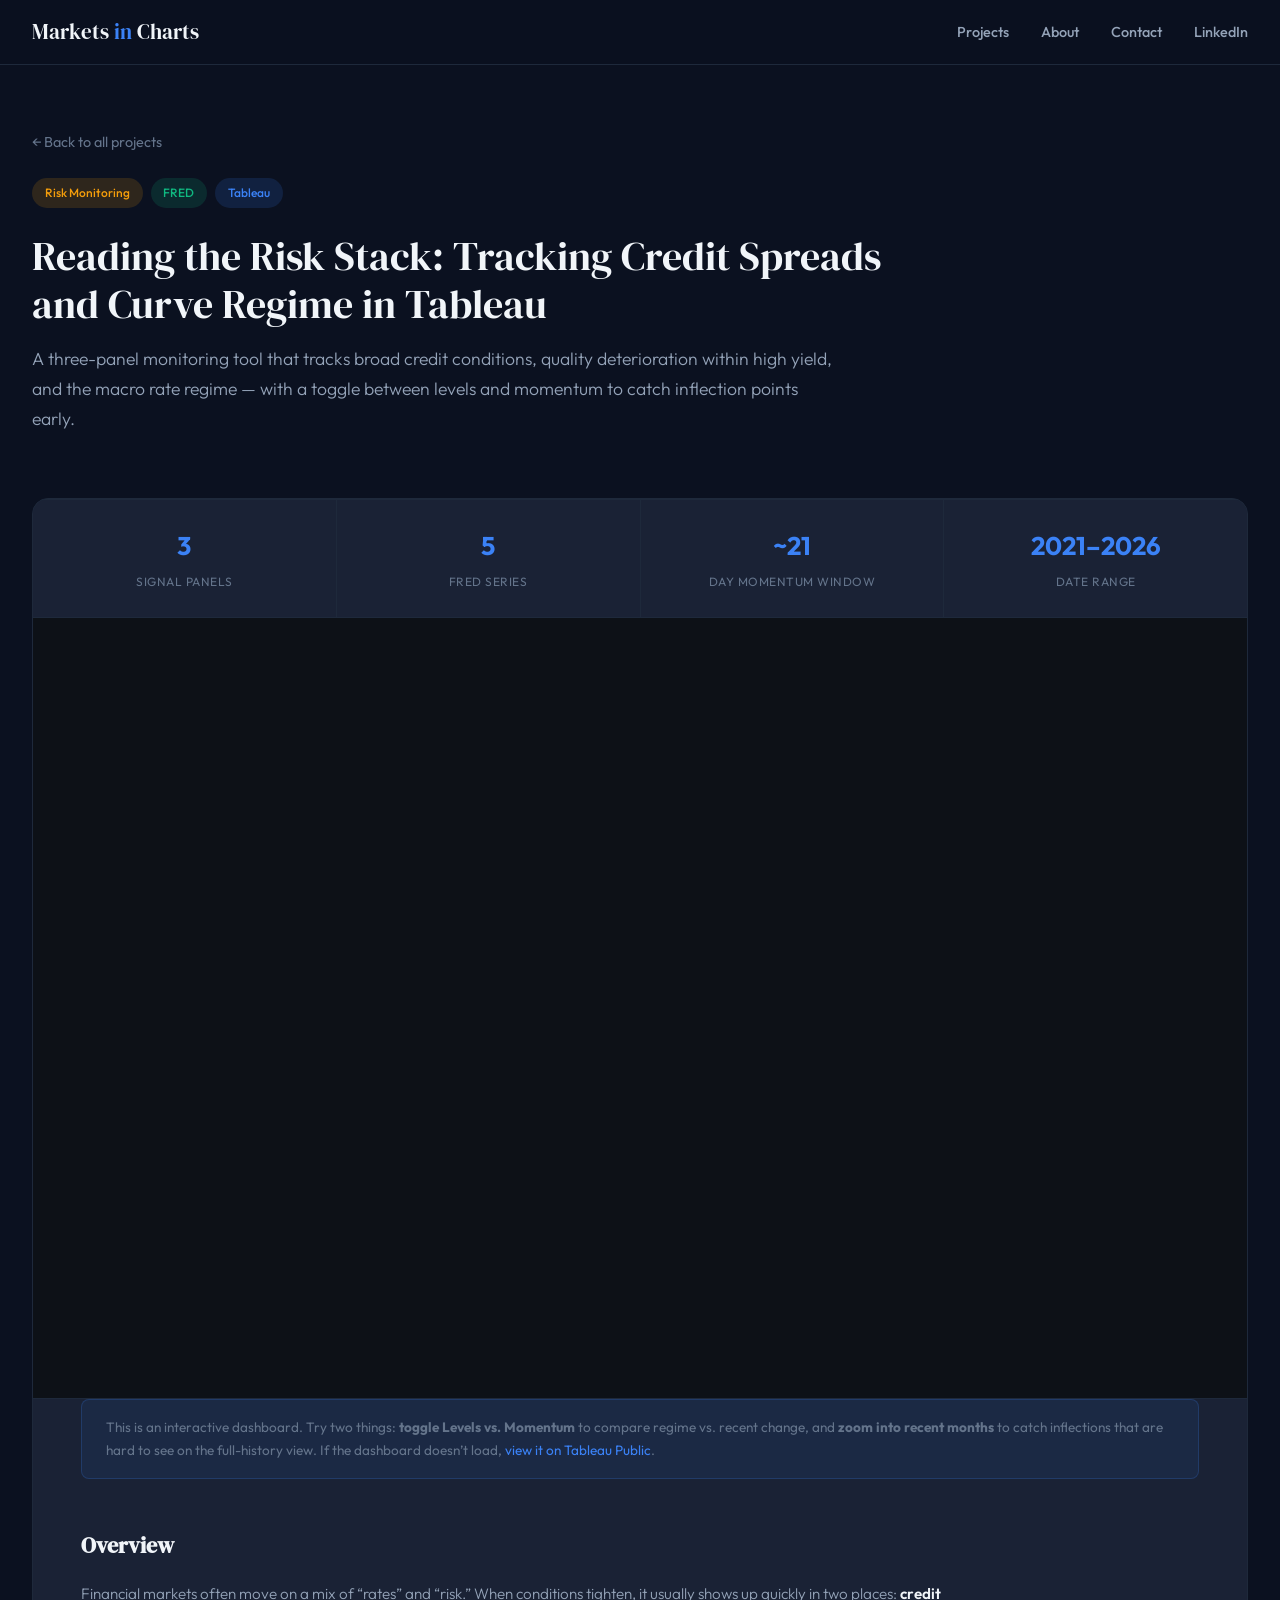
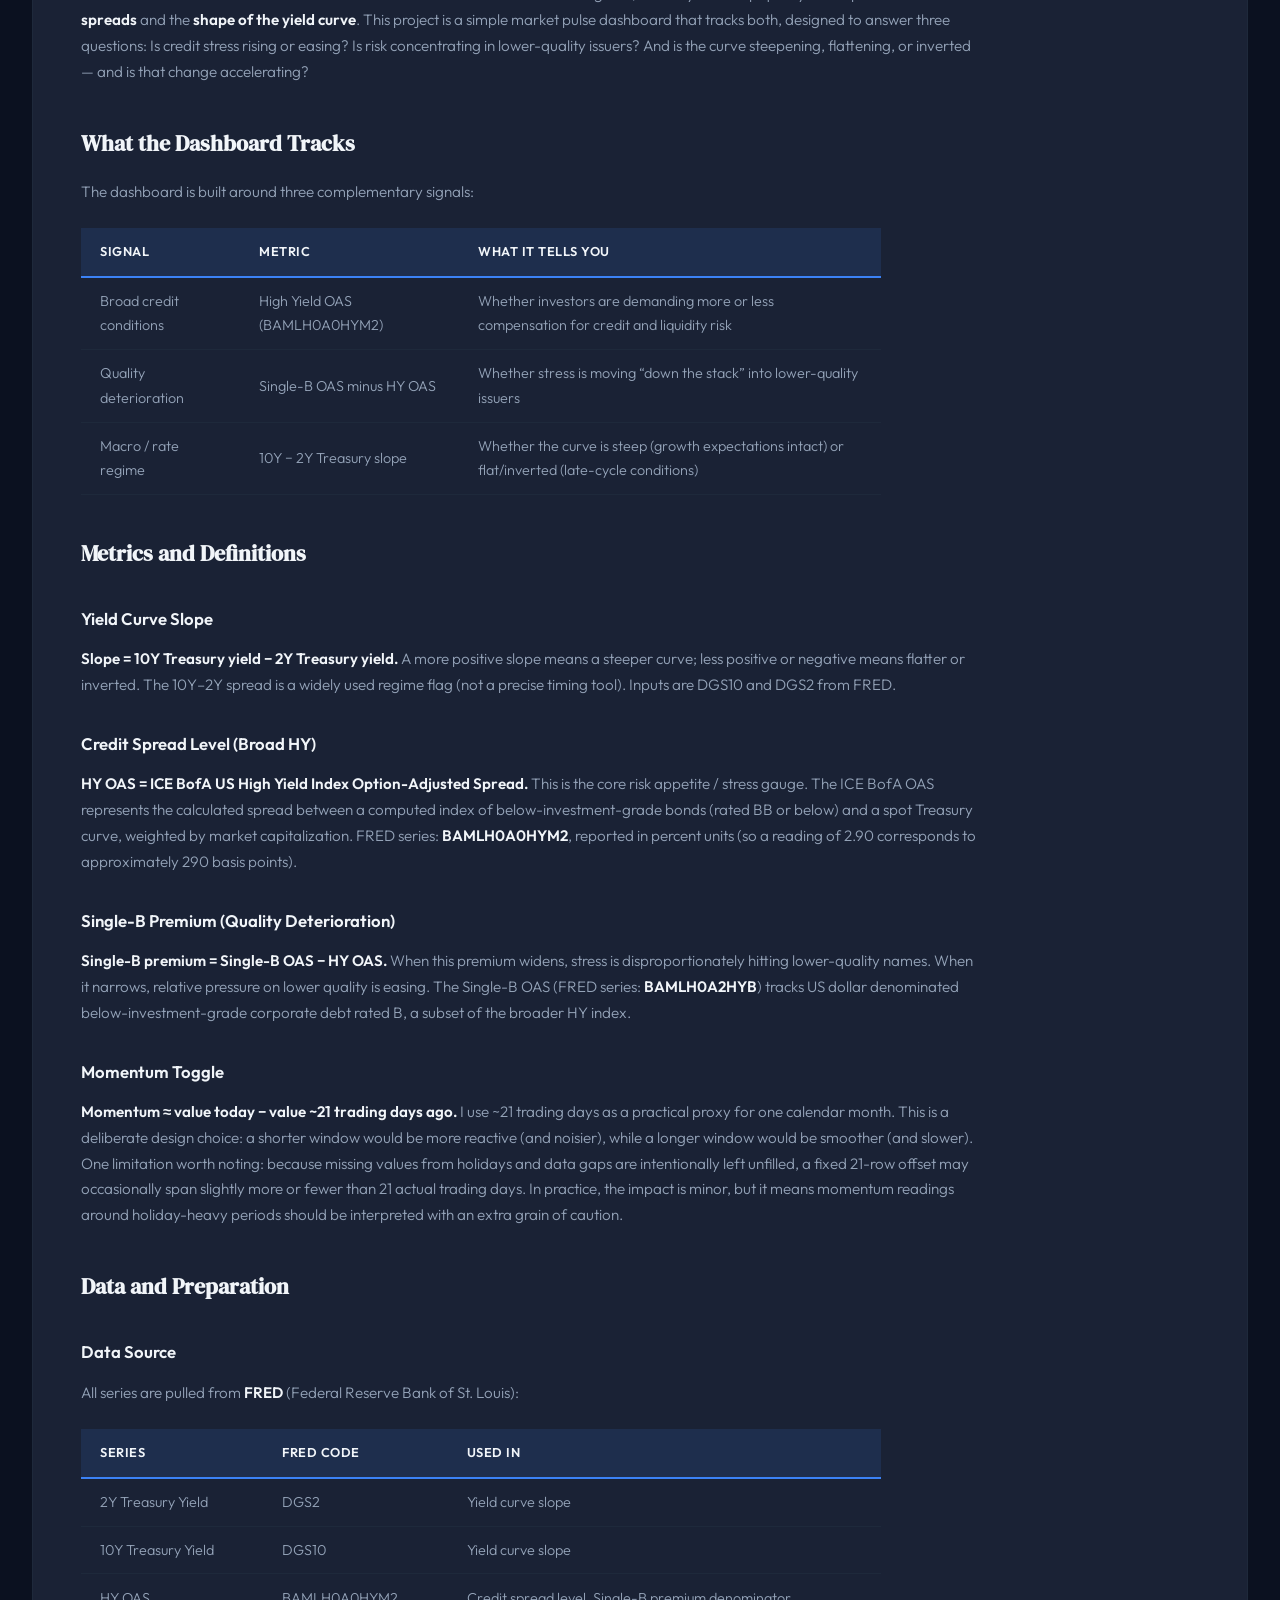
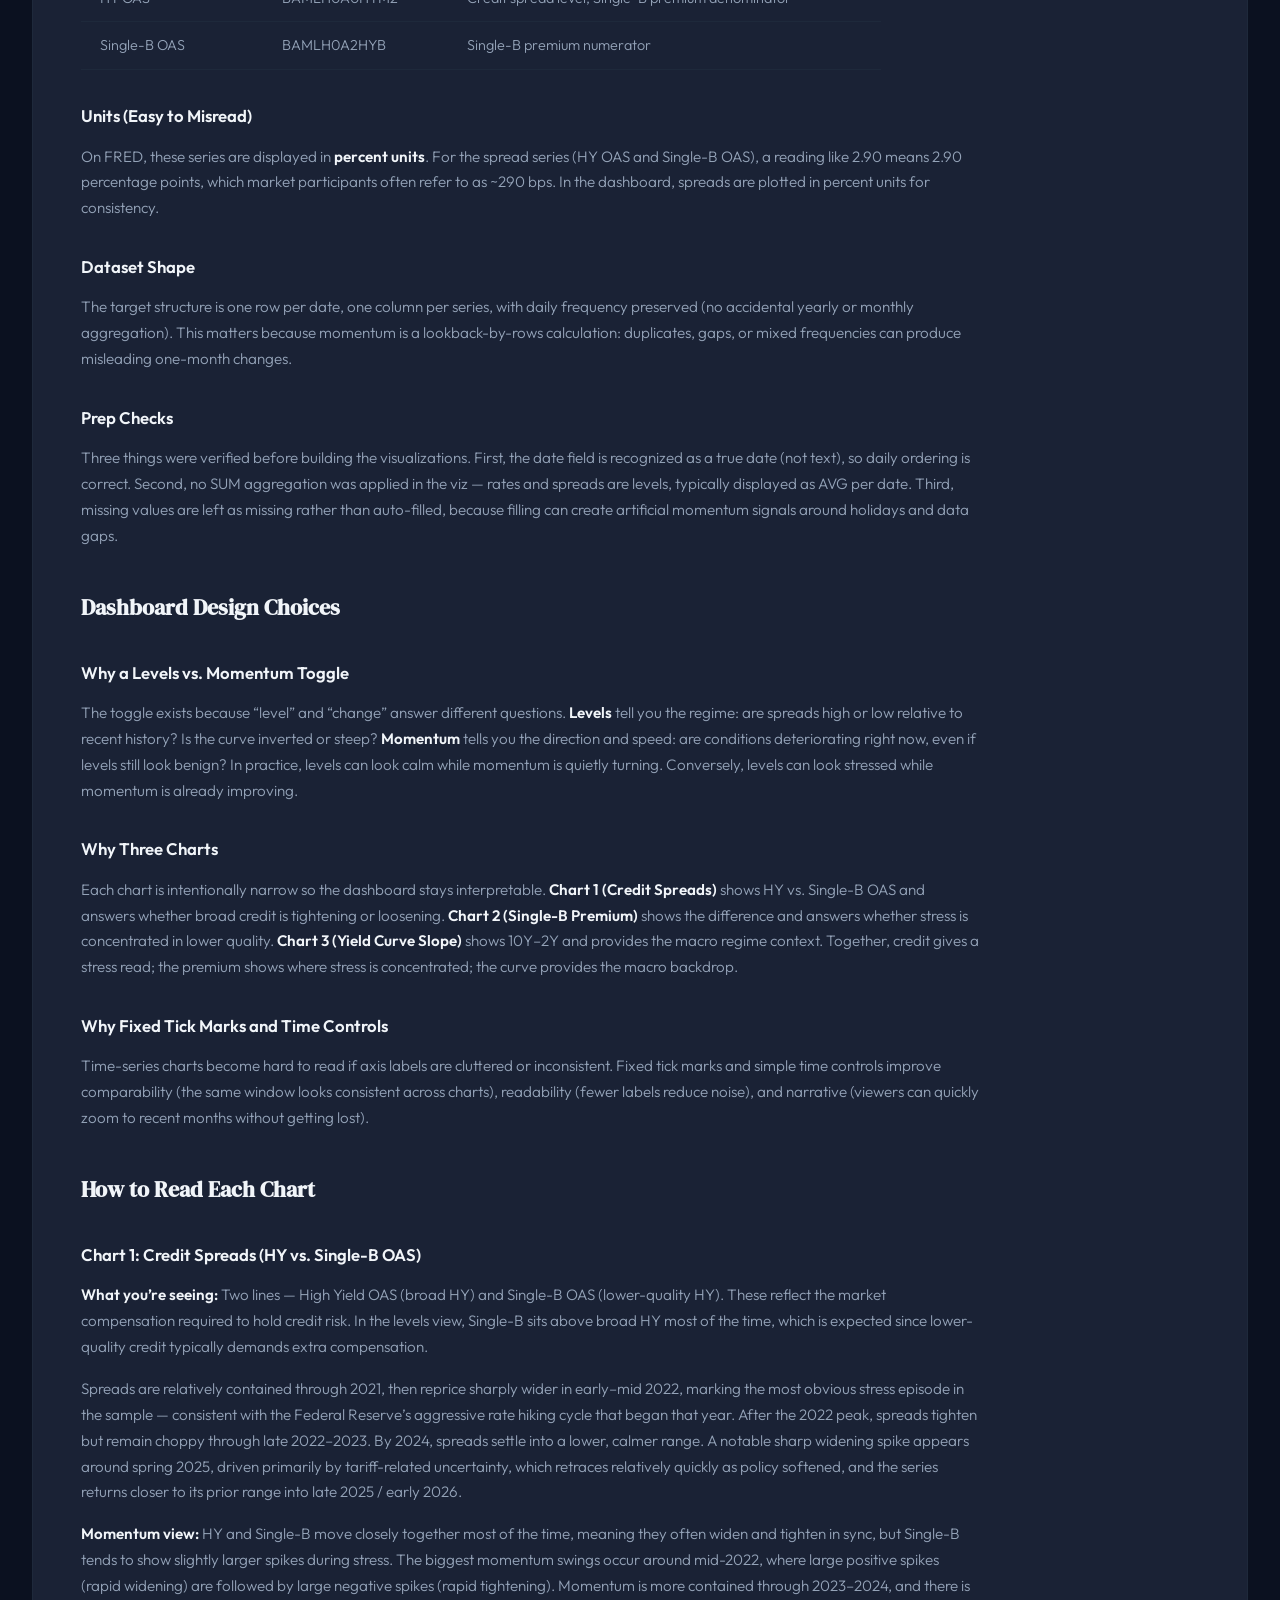
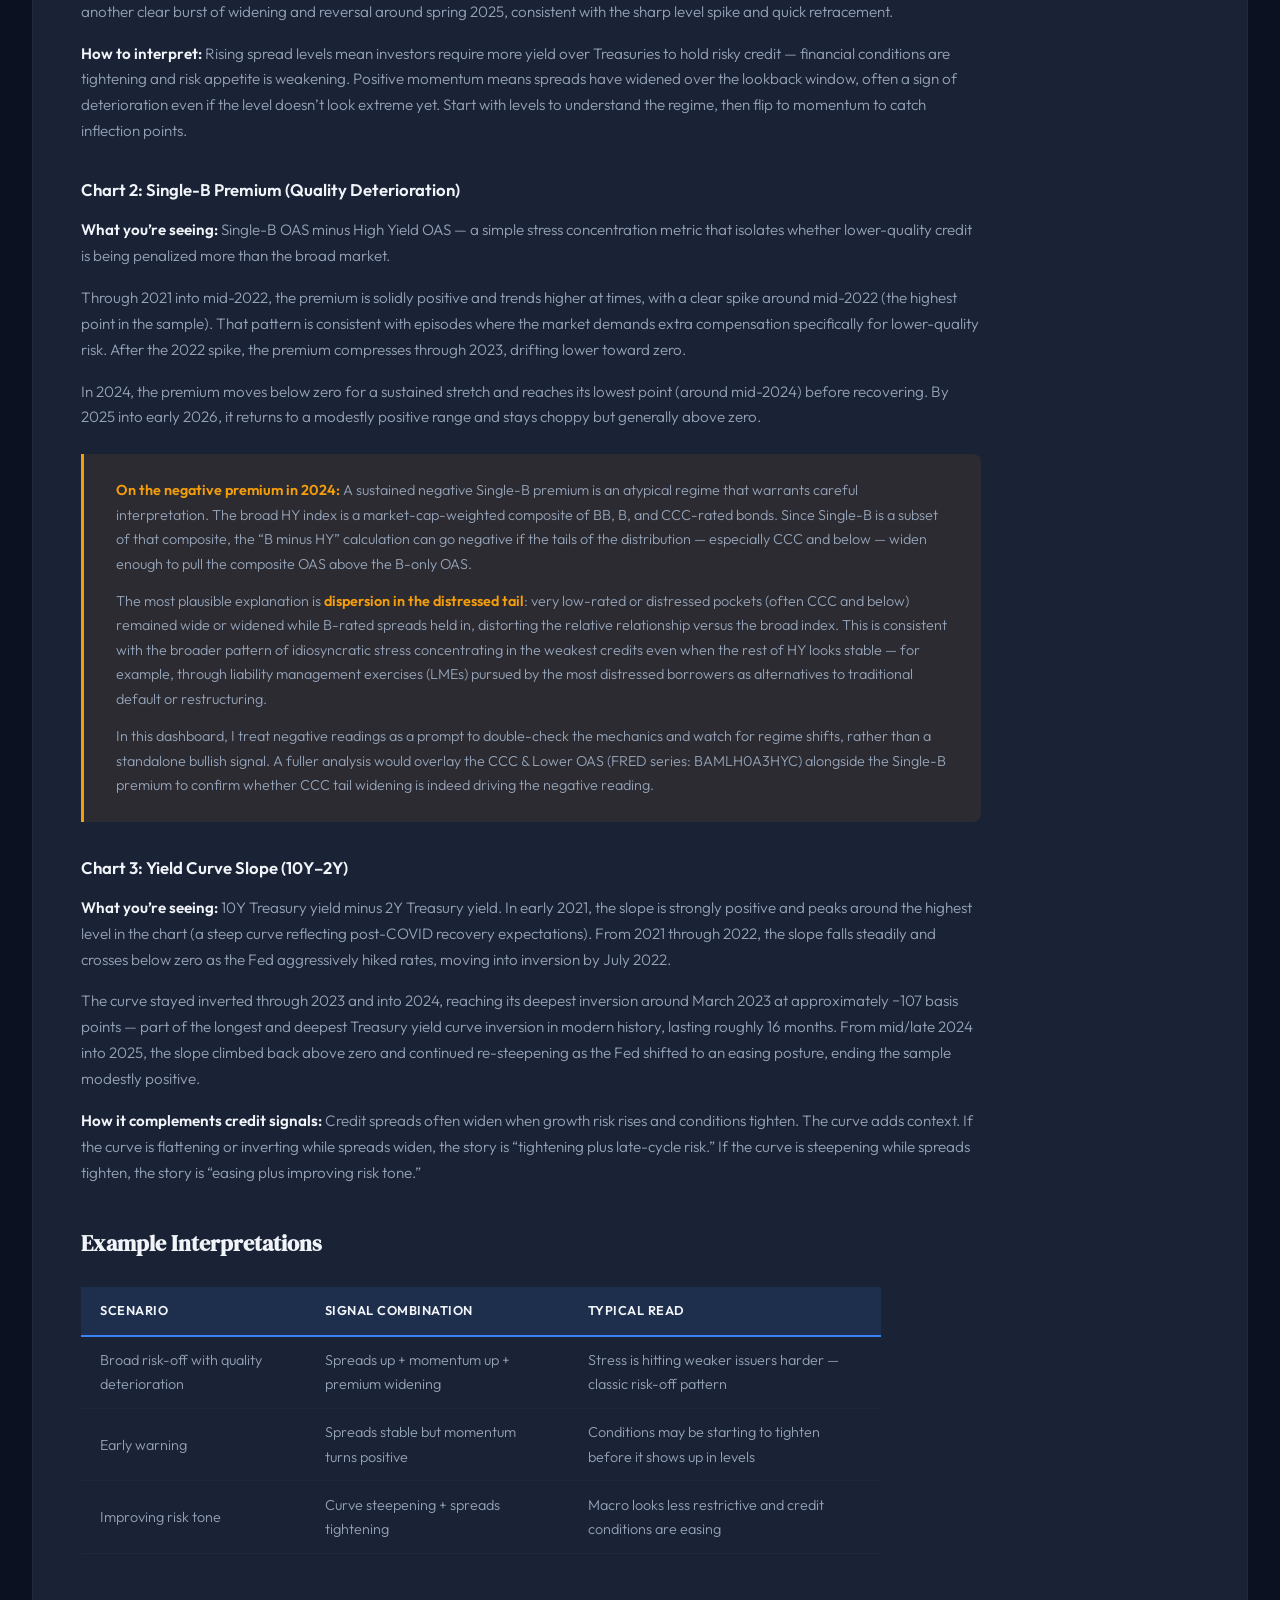
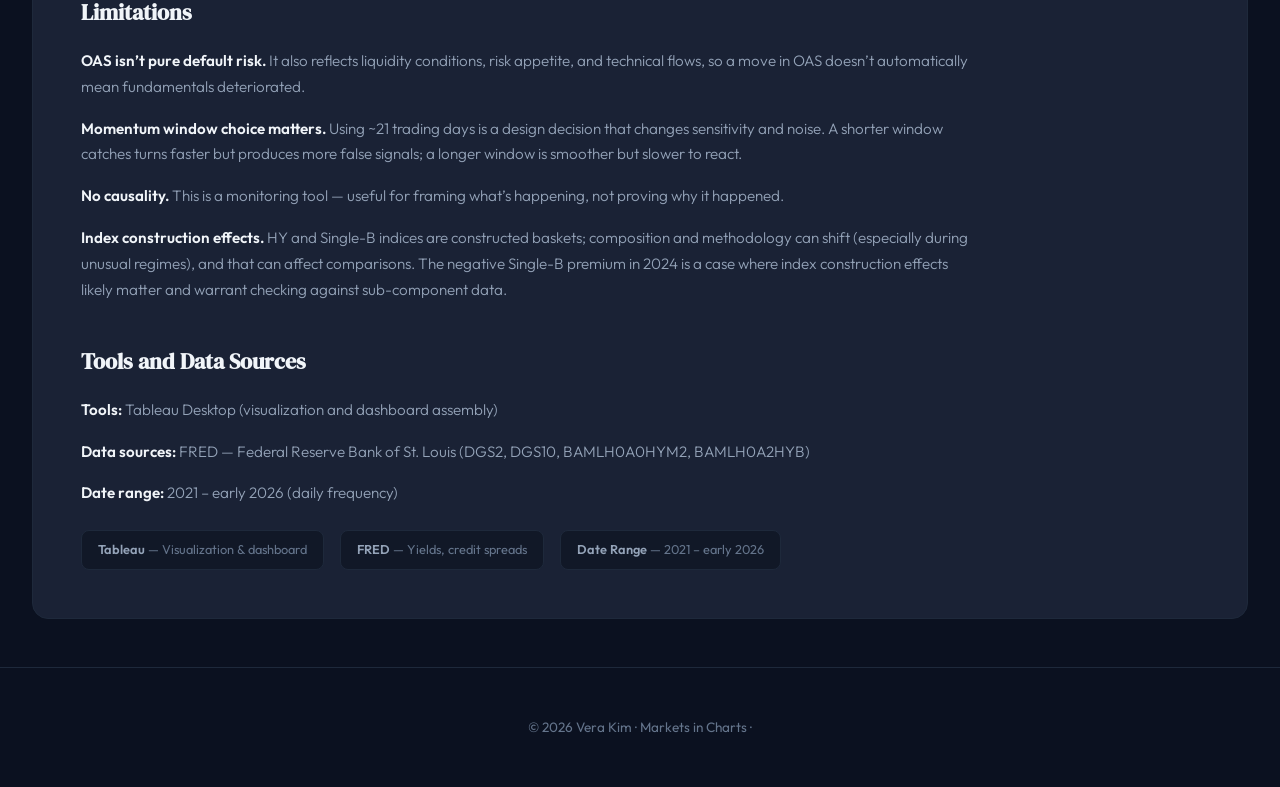
==== commit a33edd47: "Update reading-the-risk-stack.html" ====
--- a/projects/reading-the-risk-stack.html
+++ b/projects/reading-the-risk-stack.html
@@ -14,7 +14,7 @@
     <ul class="nav-links">
         <li><a href="/#projects">Projects</a></li>
         <li><a href="/#about">About</a></li>
-        <li><a href="mailto:verasookim@gmail.com">Contact</a></li>
+        <li><a href="/cdn-cgi/l/email-protection#4d3b283f2c3e22222624200d2a202c2421632e2220">Contact</a></li>
         <li><a href="https://www.linkedin.com/in/vera-sookyung-kim/" target="_blank">LinkedIn</a></li>
     </ul>
 </div></nav>
@@ -40,11 +40,11 @@
     </div>
 
     <div class="tableau-wrapper">
-        <iframe src="https://public.tableau.com/app/profile/vera.kim4069/viz/Project1_17688550386980/Dashboard1?:embed=y&:display_count=yes&:showVizHome=no&:toolbar=yes" allowfullscreen></iframe>
+        <iframe src="https://public.tableau.com/views/Project1_17688550386980/Dashboard1?:embed=y&:display_count=yes&:showVizHome=no&:toolbar=yes" allowfullscreen></iframe>
     </div>
 
     <div class="embed-note">
-        This is an interactive dashboard. Try two things: <strong>toggle Levels vs. Momentum</strong> to compare regime vs. recent change, and <strong>zoom into recent months</strong> to catch inflections that are hard to see on the full-history view. If the dashboard doesn&rsquo;t load, <a href="https://public.tableau.com/views/MarketPulseDashboard/MarketPulseDashboard" target="_blank">view it on Tableau Public</a>.
+        This is an interactive dashboard. Try two things: <strong>toggle Levels vs. Momentum</strong> to compare regime vs. recent change, and <strong>zoom into recent months</strong> to catch inflections that are hard to see on the full-history view. If the dashboard doesn&rsquo;t load, <a href="https://public.tableau.com/app/profile/vera.kim4069/viz/Project1_17688550386980/Dashboard1" target="_blank">view it on Tableau Public</a>.
     </div>
 
     <div class="writeup">
@@ -163,7 +163,4 @@
     </div>
 </article>
 
-<footer><p>&copy; 2026 Vera Kim &middot; Markets in Charts &middot; <a href="https://www.linkedin.com/in/vera-sookyung-kim/" target="_blank">LinkedIn</a></p></footer>
-
-</body>
-</html>
+<footer><p>&copy; 2026 Vera Kim &middot; Markets in Charts &middot; <a href="https://www.linkedin.com/in/vera-sookyung-kim/" target="_blank">
